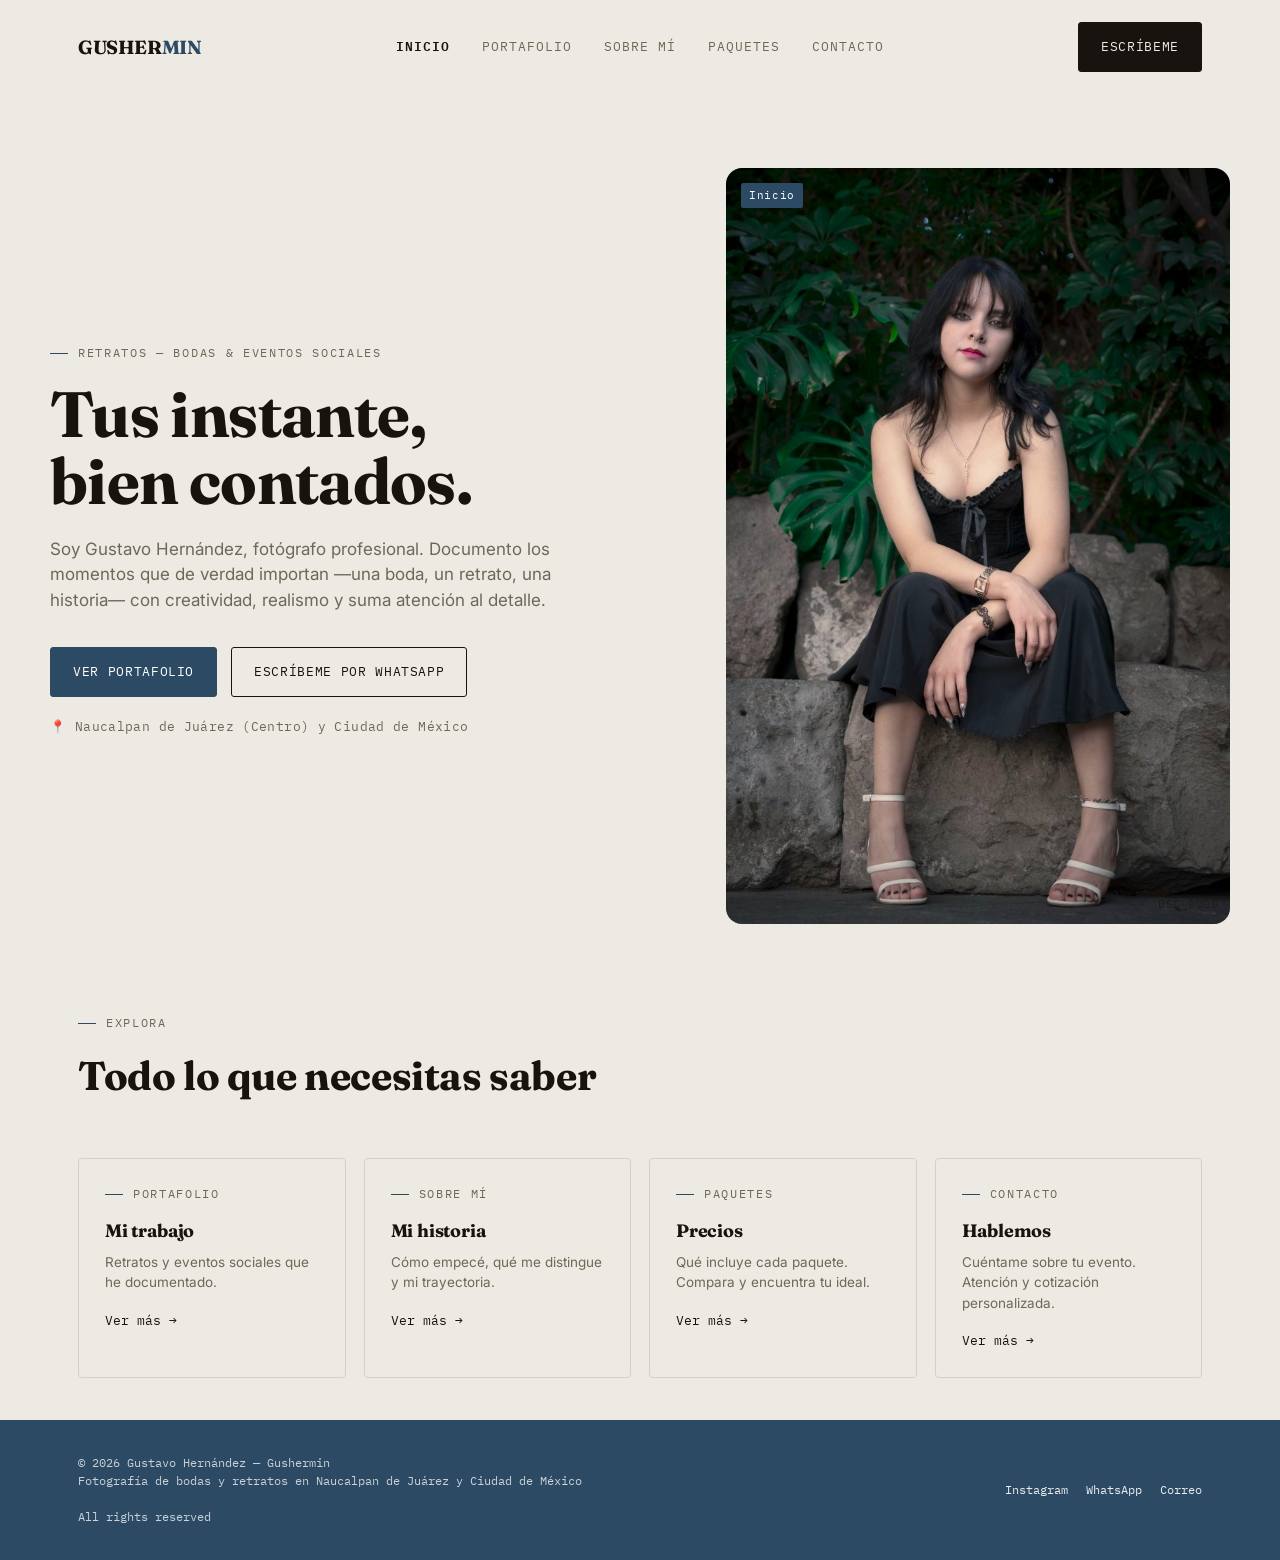
==== index.html @ ba4be748 "Add files via upload" ====
<!DOCTYPE html>
<html lang="es">
<head>
<meta charset="UTF-8">
<meta name="viewport" content="width=device-width, initial-scale=1.0">
<title>Gushermin — Fotógrafo de bodas y retratos en Naucalpan y CDMX</title>
<meta name="description" content="Gustavo Hernández (Gushermin), fotógrafo de retratos, bodas y eventos en Naucalpan de Juárez y Ciudad de México. Documento tus instantes más importantes con creatividad y detalle.">

<link rel="preconnect" href="https://fonts.googleapis.com">
<link rel="preconnect" href="https://fonts.gstatic.com" crossorigin>
<link href="https://fonts.googleapis.com/css2?family=Space+Grotesk:wght@500;600;700&family=Inter:wght@400;500;600&family=IBM+Plex+Mono:wght@500;600&display=swap" rel="stylesheet">
<link href="https://fonts.googleapis.com/css2?family=Fraunces:ital,opsz,wght@0,9..144,100..900;1,9..144,100..900&display=swap" rel="stylesheet">
<link href="https://fonts.googleapis.com/css2?family=Syne:wght@400..800&display=swap" rel="stylesheet">
<link href="https://fonts.googleapis.com/css2?family=DM+Serif+Display:ital@0;1&display=swap" rel="stylesheet">
<link href="https://fonts.googleapis.com/css2?family=Playfair+Display:ital,wght@0,400..900;1,400..900&display=swap" rel="stylesheet">
<link rel="icon" type="image/png" href="favicon.png">
<link rel="stylesheet" href="styles.css">
<link rel="canonical" href="https://gushermin.com/">
<script type="application/ld+json">
{
  "@context": "https://schema.org",
  "@type": "LocalBusiness",
  "name": "Gushermin — Gustavo Hernández Fotografía",
  "image": "https://gushermin.com/images/perfil.jpg",
  "url": "https://gushermin.com",
  "telephone": "+527296819259",
  "priceRange": "$3,000 - $5,500 MXN",
  "areaServed": [
    { "@type": "City", "name": "Naucalpan de Juárez" },
    { "@type": "City", "name": "Ciudad de México" }
  ],
  "sameAs": [
    "https://instagram.com/gushermin"
  ]
}
</script>
</head>
<body>

<header id="site-header">
  <nav class="wrap">
    <a class="logo" href="index.html">GUSHER<span>MIN</span></a>
    <button class="menu-toggle" id="menuToggle" aria-label="Abrir menú">
      <span></span><span></span><span></span>
    </button>
    <div class="nav-links" id="navLinks">
      <a href="index.html">Inicio</a>
      <a href="portafolio.html">Portafolio</a>
      <a href="sobre-mi.html">Sobre mí</a>
      <a href="paquetes.html">Paquetes</a>
      <a href="contacto.html">Contacto</a>
    </div>
    <a class="btn btn-solid nav-cta" href="contacto.html">Escríbeme</a>
  </nav>
</header>

<main>

  <!-- ============ HERO ============ -->
  <section class="hero wrap">
    <div class="reveal in">
      <div class="eyebrow entrar-suave">Retratos — Bodas &amp; Eventos Sociales</div>
      <h1 class="entrar-suave retraso-1">Tus instante,<br>bien contados.</h1>
      <p class="lead entrar-suave retraso-2">Soy Gustavo Hernández, fotógrafo profesional. Documento los momentos que de verdad importan —una boda, un retrato, una historia— con creatividad, realismo y suma atención al detalle.</p>
      <!-- <p class="lead entrar-suave retraso-2">Cubrir fotográficamente un evento resulta ser una responsabilidad de dimensiones ciertamente mayores. El fotógrafo no solo se dedica a plasmar convenientemente su visión de los eventos, sino que también cuenta con una única (y casi fugaz) oportunidad de lograr inmortalizar la dicha de una escena a través del lente, para que así el cliente pueda revivirlo en el mañana, todos los días, a cualquier hora, en cualquier lugar. -->
      <!-- <p class="lead entrar-suave retraso-2">¿Por qué debería contratar mi servicio?</p>
      <ul class="lead" class="entrar-suave retraso-2">
        <li>Aporto una visión fresca, artística y única para sus mejores momentos</li>
        <li>Disciplina, responsabilidad y profesionalismo en la ejecución del trabajo, de inicio a fin</li>
        <li>Experiencia y pericia en el manejo del equipo fotográfico y la luz, la cual es nuestra materia prima </li>
        <li>Gran capacidad creativa para lograr un toque artístico en cada toma</li>
        <li>Calidad y cantidad, a un precio justo para cada paquete disponible</li>
        <li>Compromiso y agilidad en la entrega del material</li>
        <li>Buena actitud y ganas de trabajar</li>
      </ul> -->
      <div class="hero-actions entrar-suave retraso-3">
        <a class="btn btn-accent" href="portafolio.html">Ver portafolio</a>
        <a class="btn btn-ghost" href="https://wa.me/527296819259" target="_blank" rel="noopener">Escríbeme por WhatsApp</a>
      </div>
      <p style="margin-top:20px; font-family:var(--font-mono); font-size:12.5px; color:var(--ink-muted); letter-spacing:.03em;">📍 Naucalpan de Juárez (Centro) y Ciudad de México</p>
    </div>
    <!-- Foto de Portada -->
    <div class="frame hero-frame in entrar-suave retraso-4">
      <img src="images/DSC0.jpg" alt="DSC0">
        <div class="tags-container">
          <span class="frame-tag">Inicio</span>
        </div>
      <span class="frame-stamp">DSC_0000</span>
    </div>
  </section>

  <!-- ============ EXPLORA ============ -->
  <section class="wrap">
    <div class="section-head reveal">
      <div class="eyebrow">Explora</div>
      <h2>Todo lo que necesitas saber</h2>
    </div>
    <div class="explore-grid reveal">
      <a class="explore-card" href="portafolio.html">
        <div class="eyebrow">Portafolio</div>
        <h3>Mi trabajo</h3>
        <p>Retratos y eventos sociales que he documentado.</p>
        <span class="arrow">Ver más →</span>
      </a>
      <a class="explore-card" href="sobre-mi.html">
        <div class="eyebrow">Sobre mí</div>
        <h3>Mi historia</h3>
        <p>Cómo empecé, qué me distingue y mi trayectoria.</p>
        <span class="arrow">Ver más →</span>
      </a>
      <a class="explore-card" href="paquetes.html">
        <div class="eyebrow">Paquetes</div>
        <h3>Precios</h3>
        <p>Qué incluye cada paquete. Compara y encuentra tu ideal.</p>
        <span class="arrow">Ver más →</span>
      </a>
      <a class="explore-card" href="contacto.html">
        <div class="eyebrow">Contacto</div>
        <h3>Hablemos</h3>
        <p>Cuéntame sobre tu evento. Atención y cotización personalizada.</p>
        <span class="arrow">Ver más →</span>
      </a>
      <br>
    </div>
  </section>

</main>

<footer>
  <div class="wrap">
    <p>© 2026 Gustavo Hernández — Gushermin<br>Fotografía de bodas y retratos en Naucalpan de Juárez y Ciudad de México<br><br>All rights reserved</p>
    <div class="socials">
      <a href="https://instagram.com/gushermin" target="_blank" rel="noopener">Instagram</a>
      <a href="https://wa.me/527296819259" target="_blank" rel="noopener">WhatsApp</a>
      <a href="mailto:gus.hermi0102@gmail.com">Correo</a>
    </div>
  </div>
</footer>

<script src="script.js"></script>
</body>
</html>
---- styles.css ----
/* ============ TOKENS ============. */
:root{
  --paper: #EDEAE3;
  --paper-soft: #F4F1EA;
  --ink: #17140F;
  --ink-muted: #6E6858;
  --line: #D6D0C2;
  --accent: #2C4A63;
  --accent-ink: #ffffff;
  --dark: #141C24;
  --dark-text: #E9EDF0;
  --dark-muted: #8B98A3;

  --font-display: 'Fraunces', serif;
  --font-body: 'Inter', sans-serif;
  --font-mono: 'IBM Plex Mono', monospace;

  --maxw: 1180px;
}

*{ box-sizing: border-box; }
html{ scroll-behavior: smooth; }

body{
  margin:0;
  background: var(--paper);
  color: var(--ink);
  font-family: var(--font-body);
  line-height: 1.5;
  -webkit-font-smoothing: antialiased;
}

a{ color: inherit; text-decoration: none; }
img{ max-width: 100%; display:block; }
.wrap{ max-width: var(--maxw); margin: 0 auto; padding: 0 28px; }

.eyebrow{
  font-family: var(--font-mono);
  text-transform: uppercase;
  letter-spacing: .14em;
  font-size: 12px;
  color: var(--ink-muted);
  display:flex;
  align-items:center;
  gap:10px;
}
.eyebrow::before{
  content:'';
  width: 18px; height: 1px;
  background: var(--accent);
  display:inline-block;
}

h1,h2,h3{
  font-family: var(--font-display);
  margin: 0;
  letter-spacing: -0.01em;
}

.btn{
  font-family: var(--font-mono);
  font-size: 13px;
  letter-spacing: .05em;
  text-transform: uppercase;
  padding: 14px 22px;
  border-radius: 3px;
  display:inline-flex;
  align-items:center;
  gap:8px;
  border: 1px solid var(--ink);
  transition: transform .2s ease, background .2s ease, color .2s ease;
}
.btn:hover{ transform: translateY(-2px); }
.btn-solid{ background: var(--ink); color: var(--paper); }
.btn-solid:hover{ background: var(--accent); border-color: var(--accent); color:#fff; }
.btn-ghost{ background: transparent; color: var(--ink); }
.btn-ghost:hover{ background: var(--ink); color: var(--paper); }
.btn-accent{ background: var(--accent); border-color: var(--accent); color:#fff; }
.btn-accent:hover{ filter: brightness(1.1); }

/* ============ NAV ============ */
header{
  position: fixed; top:0; left:0; right:0; z-index: 100;
  padding: 22px 0;
  transition: background .3s ease, padding .3s ease, border-color .3s ease;
  border-bottom: 1px solid transparent;
}
header.scrolled{
  background: rgba(237,234,227,.9);
  backdrop-filter: blur(6px);
  padding: 14px 0;
  border-color: var(--line);
}
nav.wrap{ display:flex; align-items:center; justify-content:space-between; }
.logo{ font-family: var(--font-display); font-weight:700; font-size: 19px; letter-spacing: -0.02em; }
.logo span{ color: var(--accent); }
/* Cuando el header flota sobre una sección de fondo oscuro (ej. el fondo de la sección "Contacto"),
   se aclara el logo y el menú desplegable para que no se pierda antes de hacer scroll. */
header.on-dark:not(.scrolled) .logo,
header.on-dark:not(.scrolled) .logo span{
  color: var(--dark-text);
}
header.on-dark:not(.scrolled) .menu-toggle span{
  background: var(--dark-text);
}
header.on-dark:not(.scrolled) .nav-links a.active{
  color: var(--dark-text);
}
.nav-links{ display:flex; gap: 32px; align-items:center; }
.nav-links a{
  font-family: var(--font-mono); font-size: 12.5px; text-transform: uppercase;
  letter-spacing: .08em; color: var(--ink-muted);
  transition: color .2s ease;
}
.nav-links a:hover{ color: var(--ink); }
.nav-links a.active{ color: var(--ink); font-weight: 600; }
.nav-cta{ display:none; }
.menu-toggle{ display:none; background:none; border:none; cursor:pointer; padding: 4px; }
.menu-toggle span{ display:block; width:22px; height:2px; background:var(--ink); margin:5px 0; }

@media (min-width: 720px){
  .nav-cta{ display:inline-flex; }
}
@media (max-width: 860px){
  .nav-links{
    position: fixed; top: 0; right:0; height:100vh; width: min(78vw, 320px);
    background: var(--dark); color: var(--dark-text);
    flex-direction: column; justify-content:center; align-items:flex-start;
    gap: 26px; padding: 40px;
    transform: translateX(100%);
    transition: transform .35s ease;
  }
  .nav-links.open{ transform: translateX(0); }
  .nav-links a{ color: var(--dark-muted); font-size:14px; }
  .nav-links a:hover{ color: var(--dark-text); }
  .nav-links a.active{ color: var(--dark-text); }
  .menu-toggle{ display:block; z-index: 101; }
}

/* ============ FRAME PLACEHOLDER ============
   Los frames en donde irán colocadas las fotografías */
.frame{
  position: relative;
  border-radius: 16px;
  overflow: hidden;
  background:
    radial-gradient(rgba(23,20,15,.08) 1px, transparent 1.4px) 0 0/14px 14px,
    linear-gradient(160deg, #d8d2c4, #bfb8a6);
  display:flex; align-items:flex-end;
  opacity: 0;
  transform: scale(1.06);
  transition: opacity .7s ease, transform 1s cubic-bezier(.16,1,.3,1);
}
.frame.in{ opacity: 1; transform: scale(1); }
.frame img{
  position: absolute; inset: 0;
  width: 100%; height: 100%;
  object-fit: cover;
}
.frame::after{
  content: attr(data-caption);
  font-family: var(--font-mono);
  font-size: 11px;
  letter-spacing:.04em;
  color: rgba(23,20,15,.55);
  padding: 14px;
}
.frame-tag{
  position:absolute; top:12px; left:12px;
  font-family: var(--font-mono); font-size: 11px; letter-spacing:.06em;
  background: var(--accent); color:#fff; padding: 4px 8px; border-radius: 2px;
}
.frame-stamp{
  position:absolute; bottom:12px; right:12px;
  font-family: var(--font-mono); font-size: 11px; letter-spacing:.04em;
  color: rgba(23,20,15,.55);
}

/* ============ HERO ============ */
.hero{
  padding: 168px 0 90px;
  display:grid; grid-template-columns: 1.1fr .9fr; gap: 60px; align-items:center;
}
.hero h1{
  font-size: clamp(38px, 5vw, 64px);
  line-height: 1.05;
  margin: 18px 0 22px;
}
.hero p.lead{
  font-size: 17px; color: var(--ink-muted); max-width: 46ch; margin-bottom: 34px;
}
.hero-actions{ display:flex; gap:14px; flex-wrap:wrap; }
.hero-frame{ aspect-ratio: 2/3; }

@media (max-width: 900px){
  .hero{ 
    .hero{ grid-template-columns: 1fr; padding-top: 130px; }
    .hero-frame{ order:-1; aspect-ratio: 2/3; } /* Agregamos el formato cuadrado */
  }
}

/* ============ HERO RESPONSIVO (MÓVIL) ============ 
Media query que se activa en pantallas de menos de 768px (móviles y tablets pequeñas) */
@media screen and (max-width: 768px) {
  
  /* Configuración de la sección principal */
  .hero {
    display: flex !important;
    flex-direction: column;
    align-items: center;
    text-align: center;
    padding-top: 60px; /* Para dar un poco de aire contra el menú superior */
  }
  .hero .reveal {
    display: contents;
  }
  /* Primero: La etiqueta pequeña */
  .hero .eyebrow { 
    order: 1; 
    justify-content: center; 
  }
  /* Segundo: El título principal */
  .hero h1 { 
    order: 2; 
    margin-bottom: 24px; /* Espacio antes de la foto */
  }
  /* Tercero: LA FOTO */
  .hero .hero-frame { 
    order: 3; 
    width: 100%; 
    max-width: 380px; 
    margin: 0 auto 24px auto; /* Centrada y con espacio abajo */
  }
  /* Cuarto: El párrafo */
  .hero p.lead { 
    order: 4; 
    margin-left: auto;
    margin-right: auto;
    padding-left: 20px;
    padding-right: 20px;
  }
  /* Quinto: Los botones */
  .hero .hero-actions { 
    order: 5; 
    justify-content: center;
    margin-top: 10px;
  }
  /* Sexto: Texto de la ubicación */
  .hero .reveal > p:last-child { 
    order: 6; 
  }
  /* Ocultar etiquetas en celular */
  .tags-container,
  .frame-tag {
    display: none !important;
  }
}

/* ============ EXPLORA (home) ============ */
.explore-grid{ display:grid; grid-template-columns: repeat(4, 1fr); gap: 18px; }
.explore-card{
  border: 1px solid var(--line); border-radius: 4px; padding: 26px;
  transition: border-color .2s ease, transform .2s ease, background .2s ease;
  display:block;
}
.explore-card:hover{ border-color: var(--accent); transform: translateY(-3px); background: var(--paper-soft); }
.explore-card .eyebrow{ margin-bottom: 14px; }
.explore-card h3{ font-size: 18px; margin-bottom: 8px; }
.explore-card p{ color: var(--ink-muted); font-size: 13.5px; margin: 0 0 14px; }
.explore-card .arrow{ font-family: var(--font-mono); font-size: 13px; transition: transform .2s ease; display:inline-block; }
.explore-card:hover .arrow{ transform: translateX(4px); }
@media (max-width: 900px){ .explore-grid{ grid-template-columns: 1fr 1fr; } }
@media (max-width: 560px){ .explore-grid{ grid-template-columns: 1fr; } }

section{ padding: 100px 0; }
.section-head{ max-width: 640px; margin-bottom: 52px; }
.section-head h2{ font-size: clamp(28px, 3.4vw, 40px); margin-top:14px; }

/* ============ PORTFOLIO ============ */
.filters{ display:flex; gap: 10px; margin: 30px 0 44px; flex-wrap:wrap; }
.filter-btn{
  font-family: var(--font-mono); font-size: 12px; text-transform:uppercase; letter-spacing:.06em;
  padding: 9px 16px; border-radius: 999px; border: 1px solid var(--line);
  background: transparent; color: var(--ink-muted); cursor:pointer;
  transition: all .2s ease;
}
.filter-btn.active, .filter-btn:hover{ border-color: var(--ink); color: var(--ink); background: var(--paper-soft); }

.grid{
  column-count: 3; column-gap: 22px;
}
.card { 
  break-inside: avoid; 
  page-break-inside: avoid; /* Ayuda a navegadores más antiguos */
  display: inline-block;   
  width: 100%;              /* Asegura que llenen las columna */
  margin-bottom: 22px; 
  opacity: 1; 
  transition: opacity .25s ease, transform .25s ease; 
}

/* Proporciones reutilizables para mezclar orientaciones de foto */
.ar-3-4{ aspect-ratio: 3/4; }   /* vertical */
.ar-4-5{ aspect-ratio: 4/5; }   /* vertical */
.ar-1-1{ aspect-ratio: 1/1; }   /* cuadrada */
.ar-3-2{ aspect-ratio: 3/2; }   /* horizontal */
.ar-16-9{ aspect-ratio: 16/9; } /* horizontal panorámica */

.card-meta{ display:flex; justify-content:space-between; font-family: var(--font-mono); font-size:11.5px; color: var(--ink-muted); text-transform:uppercase; letter-spacing:.04em; }
.card{ opacity:1; transition: opacity .25s ease, transform .25s ease; }
.card.hidden{ display:none; }

@media (max-width: 900px){ .grid{ column-count: 2; } }
@media (max-width: 560px){ .grid{ column-count: 2; } }

/* ============ SOBRE MI ============ */
.about{ background: var(--paper-soft); }
.about-grid{ display:grid; grid-template-columns: .8fr 1.2fr; gap: 60px; align-items:start; }
.about-frame{ aspect-ratio: 3/4; position: sticky; top: 110px; }
.about-copy p{ color: var(--ink-muted); font-size: 16px; margin: 0 0 18px; max-width: 62ch; }
.timeline{ margin-top: 34px; border-top: 1px solid var(--line); }
.timeline li{
  list-style:none; padding: 20px 0; border-bottom: 1px solid var(--line);
  display:grid; grid-template-columns: 90px 1fr; gap: 18px;
}
.timeline .t-tag{ font-family: var(--font-mono); font-size:12px; color: var(--accent); }
.timeline .t-title{ font-family: var(--font-display); font-weight:600; margin-bottom:4px; }
.timeline .t-desc{ color: var(--ink-muted); font-size: 14.5px; }

@media (max-width: 860px){
  .about-grid{ grid-template-columns: 1fr; }
  .about-frame{ 
    position:static; 
    max-height: 50vh; /* Para ajustar el tamaño */
    width: 100%;
  } 
}

/* ============ SERVICIOS ============ */
.services-grid{ display:grid; grid-template-columns: 1fr 1fr; gap: 24px; }
.service-card{
  border: 1px solid var(--line); border-radius: 4px; padding: 34px;
  transition: border-color .2s ease, transform .2s ease;
}
.service-card:hover{ border-color: var(--ink); transform: translateY(-3px); }
.service-card .eyebrow{ margin-bottom: 16px; }
.service-card h3{ font-size: 22px; margin-bottom: 12px; }
.service-card p{ color: var(--ink-muted); font-size: 15px; margin:0; }
@media (max-width: 720px){ .services-grid{ grid-template-columns:1fr; } }

/* ============ PAQUETES ============ */
.pkg-subhead{ display:flex; align-items:baseline; justify-content:space-between; gap:20px; margin: 56px 0 22px; }
.pkg-subhead:first-of-type{ margin-top:0; }
.pkg-subhead h3{ font-family: var(--font-mono); text-transform:uppercase; font-size:13px; letter-spacing:.1em; color: var(--ink-muted); }
.pkg-subhead .pkg-note{ font-size: 13px; color: var(--ink-muted); }

.pricing-grid{ display:grid; grid-template-columns: repeat(3, 1fr); gap: 22px; align-items:stretch; }
.pricing-grid--2{ grid-template-columns: repeat(2, 1fr); max-width: 760px; margin: 0 auto; }
.price-card{
  border: 1px solid var(--line); border-radius: 4px; padding: 30px;
  display:flex; flex-direction:column; background: var(--paper-soft);
  transition: border-color .2s ease, transform .2s ease;
}
.price-card:hover{ border-color: var(--accent); transform: translateY(-3px); }
.price-card.featured{ border-color: var(--accent); border-width:2px; position:relative; background:#fff; }
.price-card.featured::before{
  content:'Más elegido';
  position:absolute; top:-13px; left:26px;
  background: var(--accent); color:#fff;
  font-family: var(--font-mono); font-size:10.5px; letter-spacing:.06em; text-transform:uppercase;
  padding: 4px 10px; border-radius: 999px;
}
.price-card .pkg-name{ font-family: var(--font-mono); font-size:12px; text-transform:uppercase; letter-spacing:.08em; color: var(--ink-muted); }
.price-card h4{ font-family: var(--font-display); font-size: 24px; margin: 6px 0 2px; }
.price-card .price{ font-family: var(--font-display); font-weight:700; font-size: 30px; color: var(--accent); margin: 6px 0 20px; }
.price-card .price sup{ font-size:14px; font-weight:500; color: var(--ink-muted); margin-left:4px; }
.price-list{ list-style:none; margin:0 0 auto; padding:0; flex:1; }
.price-list li{
  font-size: 14px; color: var(--ink-muted); padding: 9px 0 9px 22px;
  border-top: 1px solid var(--line); position:relative;
}
.price-list li:first-child{ border-top:none; }
.price-list li::before{
  content:'—'; position:absolute; left:0; color: var(--accent);
}

.pkg-notes{
  margin-top: 26px; border: 1px dashed var(--line); border-radius: 4px; padding: 20px 24px;
  background: var(--paper-soft);
}
.pkg-notes p{ font-size: 13.5px; color: var(--ink-muted); margin: 0 0 8px; }
.pkg-notes p:last-child{ margin-bottom:0; }
.pkg-notes strong{ color: var(--ink); }

.pkg-contact-note{
  margin-top: 44px; text-align:center; padding: 26px; border-radius: 4px;
  background: var(--dark); color: var(--dark-text);
}
.pkg-contact-note p{ margin:0 0 14px; color: var(--dark-muted); font-size:15px; }

/* ============ SERVICIOS ADICIONALES (cotización personalizada) ============ */
.extra-card{
  border: 1px solid var(--line); border-radius: 4px; padding: 34px;
  background: var(--paper-soft);
  text-align:center;
}
.extra-card h4{ font-family: var(--font-display); font-size: 22px; margin: 8px 0 10px; }
.extra-card p{ color: var(--ink-muted); font-size: 14.5px; max-width: 62ch; margin: 0 auto 22px; }
.extra-tags{ display:flex; flex-wrap:wrap; justify-content:center; gap: 10px; margin-bottom: 26px; }
.extra-tags span{
  font-family: var(--font-mono); font-size: 12.5px; letter-spacing:.03em;
  border: 1px solid var(--line); border-radius: 999px; padding: 8px 14px;
  color: var(--ink); background: #fff;
}

@media (max-width: 900px){ .pricing-grid{ grid-template-columns: 1fr 1fr; } }
@media (max-width: 640px){ .pricing-grid{ grid-template-columns: 1fr; } .pkg-subhead{ flex-direction:column; align-items:flex-start; gap:6px; } }

/* ============ CONTACTO ============ */
.contact{ background: var(--dark); color: var(--dark-text); }
.contact .eyebrow{ color: var(--dark-muted); }
.contact .eyebrow::before{ background: var(--accent); }
.contact h2{ color: #fff; }
.contact p.lead{ color: var(--dark-muted); max-width: 50ch; margin: 18px 0 44px; font-size: 16.5px; }
.contact-grid{ display:grid; grid-template-columns: repeat(3, 1fr); gap: 18px; }
.contact-avatar{
  width: clamp(180px, 30vw, 320px); 
  height: clamp(180px, 30vw, 320px);
  border: 2px solid #ccc;
  border-radius: 50%;
  margin: 0 auto 40px;
  object-fit: cover;
}
.contact-avatar::after{ display:none; }
.contact-card .icon{
  width: 60px; height: 60px;
  color: var(--dark-text);
  margin-bottom: 16px;
  display: block;
}
.contact-card{
  border: 1px solid rgba(236,231,220,.18); border-radius: 4px; padding: 26px;
  transition: border-color .2s ease, background .2s ease;
}
.contact-card:hover{ border-color: var(--accent); background: rgba(44,74,99,.18); }
.contact-card .eyebrow{ margin-bottom: 14px; }
.contact-card .value{ font-family: var(--font-display); font-weight:600; font-size:18px; }
@media (max-width: 760px){ .contact-grid{ grid-template-columns:1fr; } }

footer{ padding: 34px 0; background: var(--accent); }
footer .wrap{ display:flex; justify-content:space-between; align-items:center; flex-wrap:wrap; gap:12px; }
footer p{ font-family: var(--font-mono); font-size: 12px; color: rgba(255,255,255,.75); margin:0; }
footer .socials{ display:flex; gap:18px; }
footer .socials a{ font-family: var(--font-mono); font-size:12px; color: rgba(255,255,255,.9); }
footer .socials a:hover{ color: #fff; }

/* ============ SCROLL REVEAL ============ */
.reveal{ opacity:0; transform: translateY(18px); transition: opacity .6s ease, transform .6s ease; }
.reveal.in{ opacity:1; transform: translateY(0); }

/* ============ LIGHTBOX ============ */
.lightbox {
  display: none; /* Oculto por defecto */
  position: fixed;
  z-index: 9999; /* Asegura que esté por encima de todo */
  left: 0; top: 0; width: 100%; height: 100%;
  background-color: rgba(20, 28, 36, 0.95); /* Usa un tono oscuro similar a tu tema */
  align-items: center; justify-content: center;
}

.lightbox.activo {
  display: flex; 
}

.lightbox-contenido {
  max-width: 90vw;
  max-height: 90vh;
  object-fit: contain; /* Muestra la foto completa sin recortarla */
  border-radius: 4px;
}

.lightbox-cerrar {
  position: absolute;
  top: 20px; right: 30px;
  color: var(--paper);
  font-size: 40px;
  cursor: pointer;
  transition: color 0.2s ease;
}

.lightbox-cerrar:hover { color: var(--accent); }

.lightbox-btn {
  position: absolute;
  top: 50%;
  transform: translateY(-50%);
  background: rgba(0, 0, 0, 0.5);
  color: white;
  border: none;
  font-size: 30px;
  padding: 15px 20px;
  cursor: pointer;
  border-radius: 4px;
  transition: background 0.2s ease;
}

.lightbox-btn:hover { background: var(--accent); }
.lightbox-prev { left: 20px; }
.lightbox-next { right: 20px; }

/* Para que el cursor muestre que las fotos del portafolio se pueden clickear */
.frame img { cursor: pointer; }

/* ============ ANIMACIÓN DE FILTROS ============ */
@keyframes aparecerSuave {
  0% { 
    opacity: 0; 
    transform: scale(0.98) translateY(15px); 
  }
  100% { 
    opacity: 1; 
    transform: scale(1) translateY(0); 
  }
}
.card.animar {
  animation: aparecerSuave 0.8s ease-out forwards !important;
}

/* ============ ANIMACIONES DE ENTRADA (PAGE LOAD) ============ */
/* Definimos el movimiento: empieza abajo y transparente, termina en su lugar original */
@keyframes entradaSuave {
  0% { 
    opacity: 0; 
    transform: translateY(30px); 
  }
  100% { 
    opacity: 1; 
    transform: translateY(0); 
  }
}
/* Clase principal que le pondremos a los elementos */
.entrar-suave {
  opacity: 0; /* Comienza invisible */
  /* La animación dura 0.8s, usa ease-out para frenar al final */
  animation: entradaSuave 0.8s ease-out both;
}
/* Clases de retraso para el efecto cascada */
.retraso-1 { animation-delay: 0.2s; }
.retraso-2 { animation-delay: 0.4s; }
.retraso-3 { animation-delay: 0.6s; }
.retraso-4 { animation-delay: 0.8s; }

/* ============ CONTENEDOR DE ETIQUETAS ============ */
.tags-container {
  position: absolute; /* Hace que el grupo flote sobre la foto */
  top: 15px;          /* Ajusta estos valores según el margen */
  left: 15px;
  display: flex;      /* Activa Flexbox */
  gap: 8px;           /* Espacio de separación entre etiquetas */
  flex-wrap: wrap;    /* Si pones muchas etiquetas, las pasa a la siguiente línea */
  z-index: 10;        /* Asegura que siempre estén por encima de la imagen */
}
/* Ajuste preventivo para tus etiquetas individuales */
.tags-container .frame-tag {
  position: relative; /* Anula cualquier posición absoluta previa */
  top: auto;
  left: auto;
  margin: 0;          /* Limpia márgenes */
}
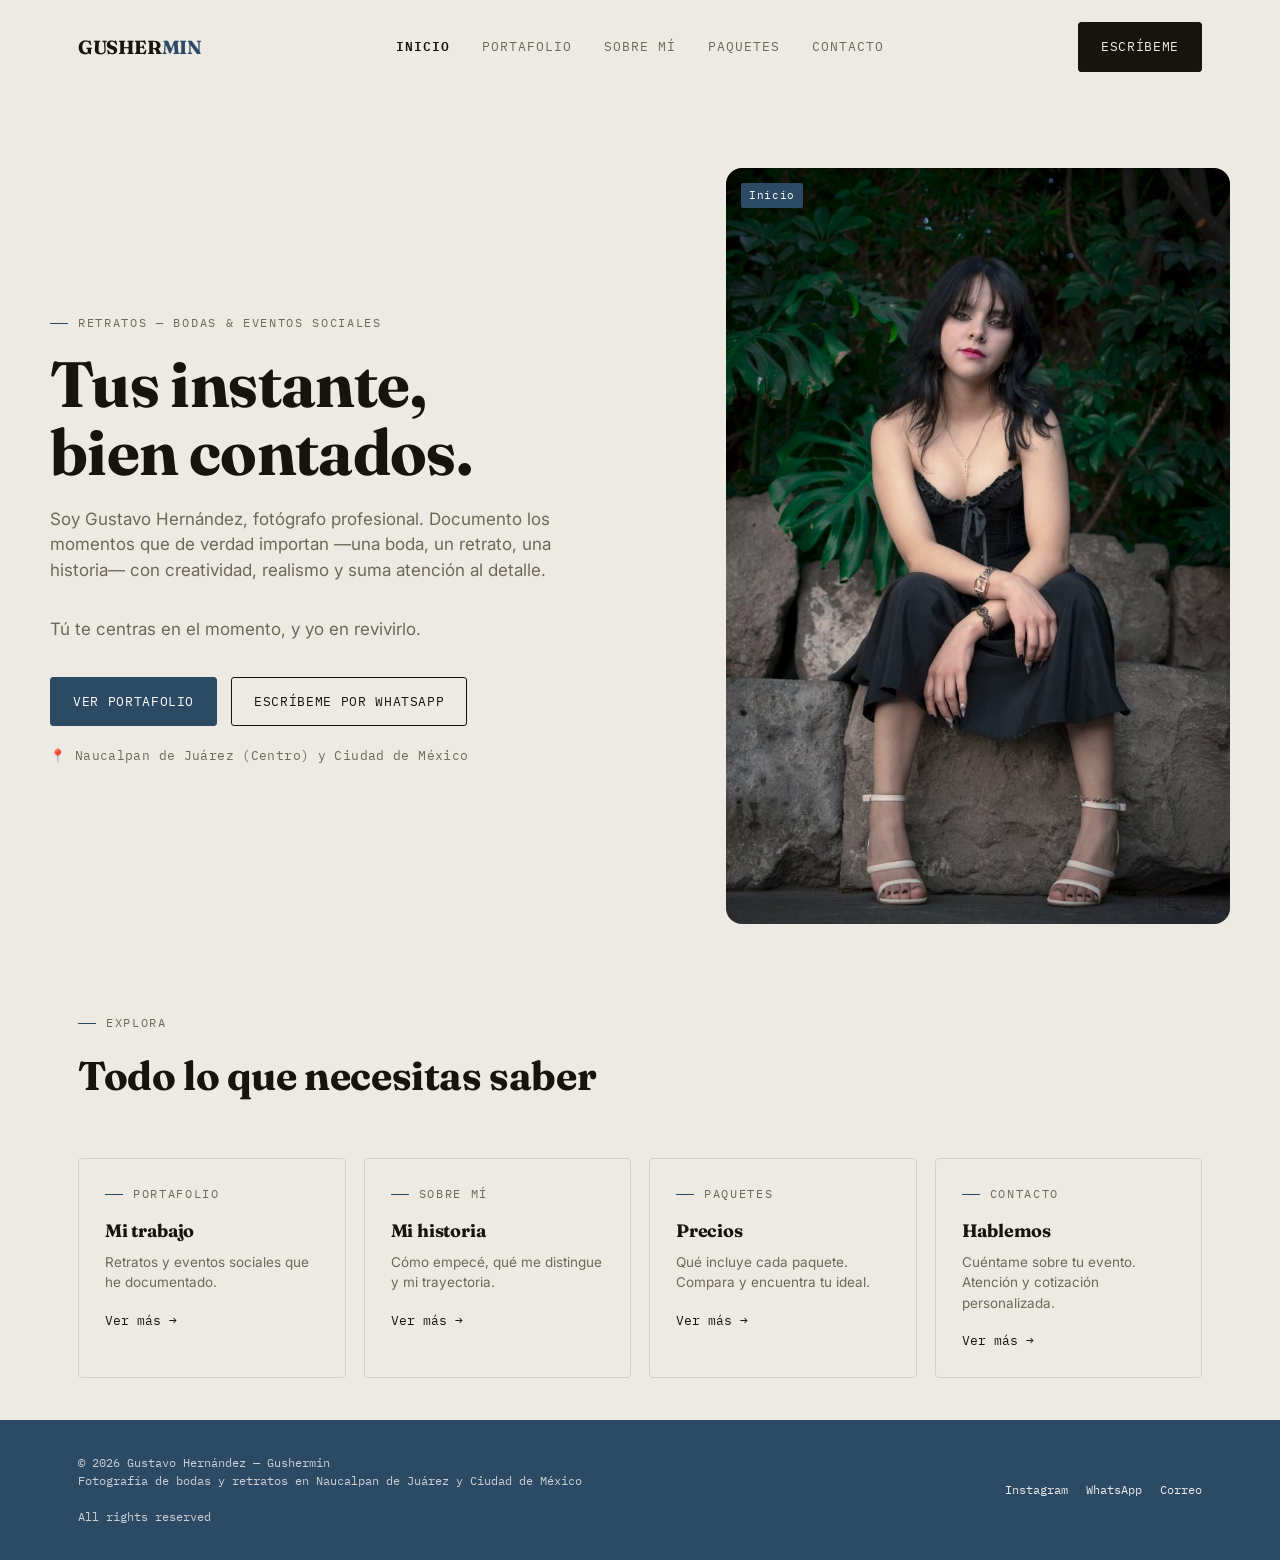
==== commit c6065c81: "Add lead paragraph to index.html" ====
--- a/index.html
+++ b/index.html
@@ -34,6 +34,10 @@
   ]
 }
 </script>
+<!-- ============ FAVICON ============ -->
+<link rel="icon" type="image/png" href="favicon.png" sizes="32x32">
+<!-- Ícono para dispositivos Apple -->
+<link rel="apple-touch-icon" href="favicon.png">
 </head>
 <body>
 
@@ -73,6 +77,7 @@
         <li>Compromiso y agilidad en la entrega del material</li>
         <li>Buena actitud y ganas de trabajar</li>
       </ul> -->
+      <p class="lead entrar-suave retraso-2">Tú te centras en el momento, y yo en revivirlo.</p>
       <div class="hero-actions entrar-suave retraso-3">
         <a class="btn btn-accent" href="portafolio.html">Ver portafolio</a>
         <a class="btn btn-ghost" href="https://wa.me/527296819259" target="_blank" rel="noopener">Escríbeme por WhatsApp</a>
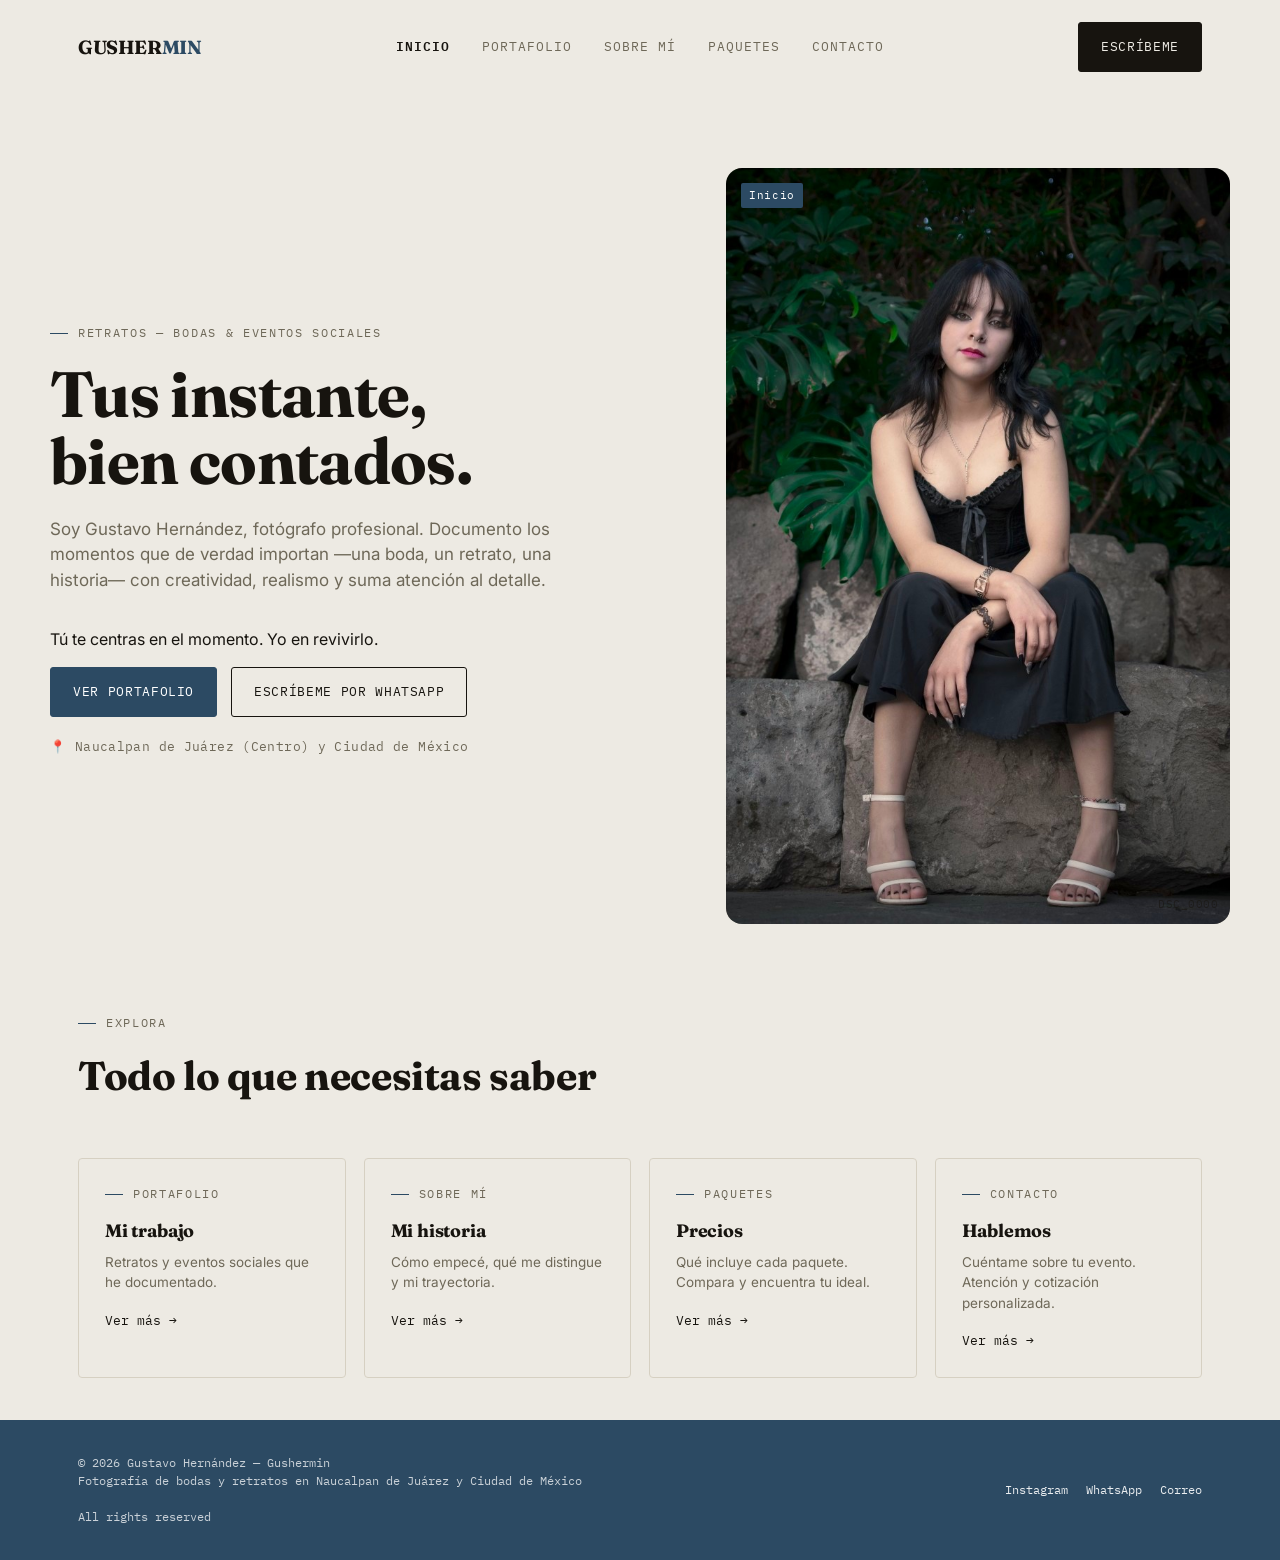
==== commit 65363096: "Revise lead paragraph text for clarity Updated the lead paragraph for improved clarity." ====
--- a/index.html
+++ b/index.html
@@ -77,7 +77,7 @@
         <li>Compromiso y agilidad en la entrega del material</li>
         <li>Buena actitud y ganas de trabajar</li>
       </ul> -->
-      <p class="lead entrar-suave retraso-2">Tú te centras en el momento, y yo en revivirlo.</p>
+      <p class="entrar-suave retraso-2">Tú te centras en el momento. Yo en revivirlo.</p>
       <div class="hero-actions entrar-suave retraso-3">
         <a class="btn btn-accent" href="portafolio.html">Ver portafolio</a>
         <a class="btn btn-ghost" href="https://wa.me/527296819259" target="_blank" rel="noopener">Escríbeme por WhatsApp</a>
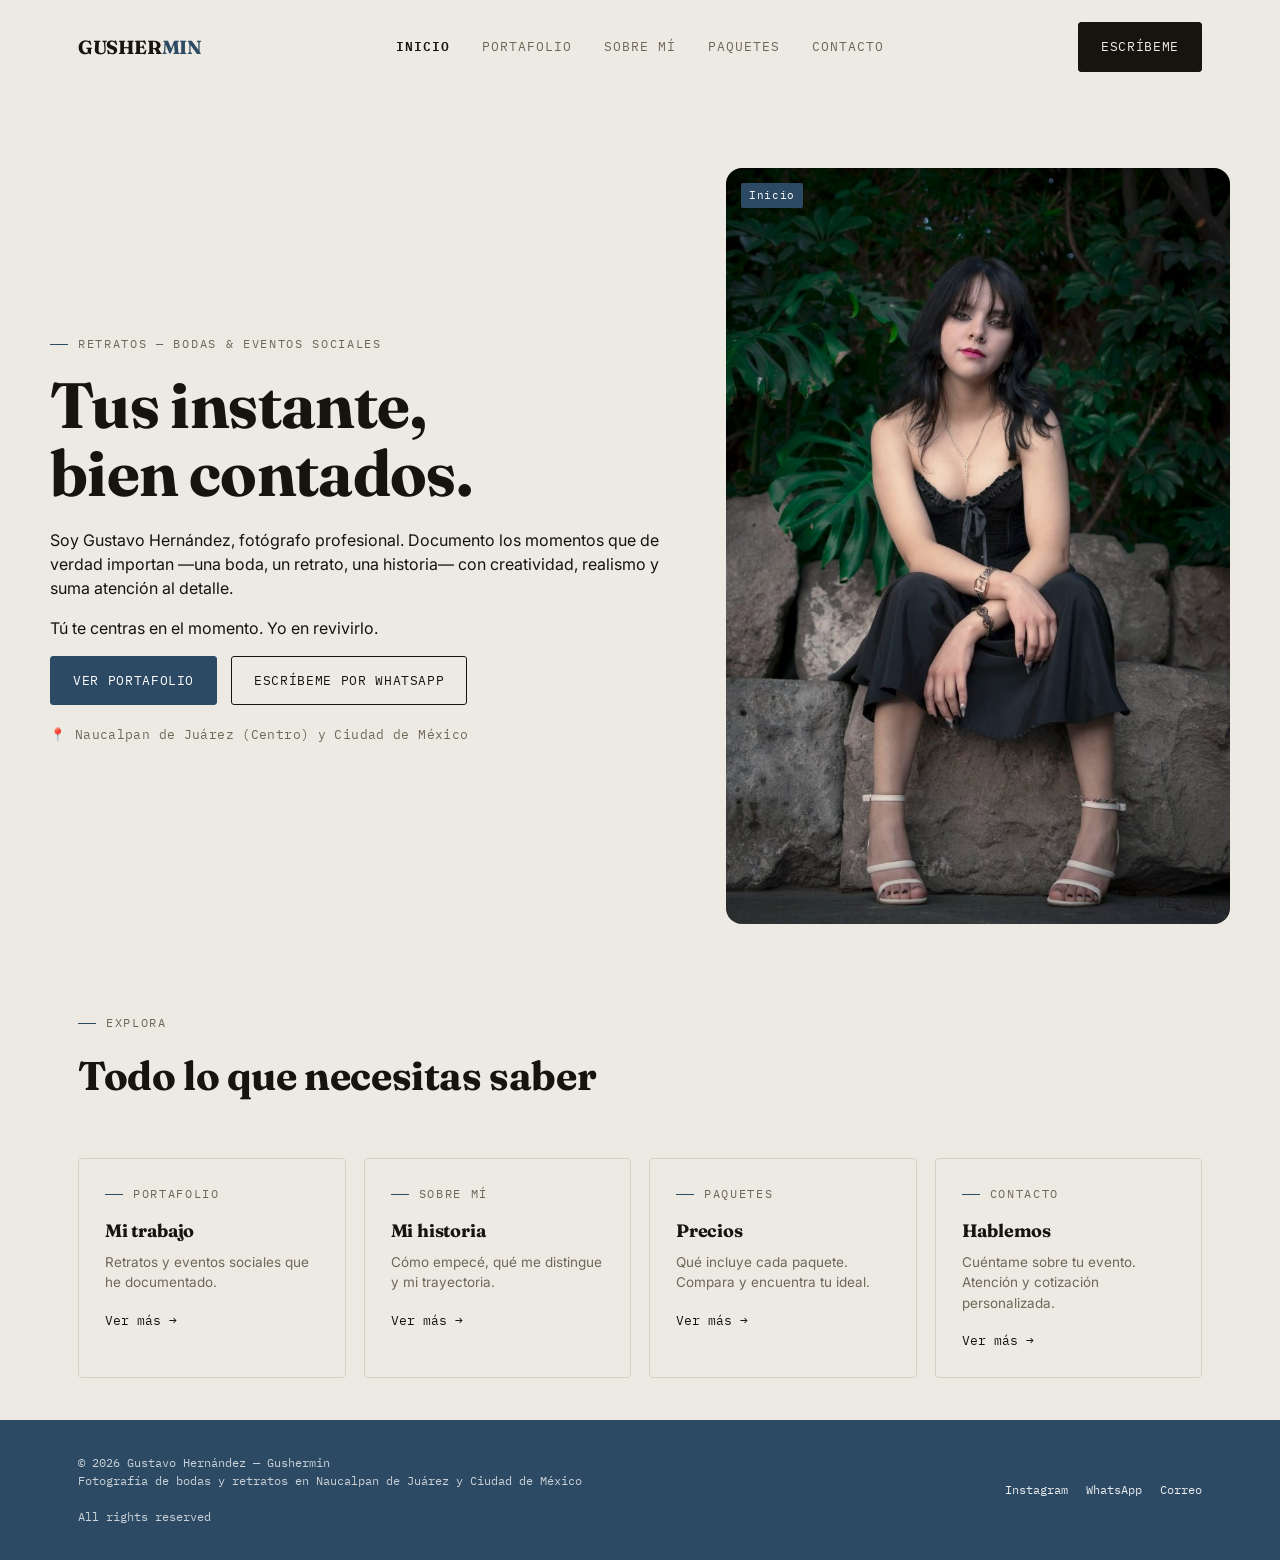
==== commit 4a262551: "Refactor lead section in index.html Updated the lead section to enhance presentation and clarity." ====
--- a/index.html
+++ b/index.html
@@ -65,19 +65,21 @@
     <div class="reveal in">
       <div class="eyebrow entrar-suave">Retratos — Bodas &amp; Eventos Sociales</div>
       <h1 class="entrar-suave retraso-1">Tus instante,<br>bien contados.</h1>
-      <p class="lead entrar-suave retraso-2">Soy Gustavo Hernández, fotógrafo profesional. Documento los momentos que de verdad importan —una boda, un retrato, una historia— con creatividad, realismo y suma atención al detalle.</p>
-      <!-- <p class="lead entrar-suave retraso-2">Cubrir fotográficamente un evento resulta ser una responsabilidad de dimensiones ciertamente mayores. El fotógrafo no solo se dedica a plasmar convenientemente su visión de los eventos, sino que también cuenta con una única (y casi fugaz) oportunidad de lograr inmortalizar la dicha de una escena a través del lente, para que así el cliente pueda revivirlo en el mañana, todos los días, a cualquier hora, en cualquier lugar. -->
-      <!-- <p class="lead entrar-suave retraso-2">¿Por qué debería contratar mi servicio?</p>
-      <ul class="lead" class="entrar-suave retraso-2">
-        <li>Aporto una visión fresca, artística y única para sus mejores momentos</li>
-        <li>Disciplina, responsabilidad y profesionalismo en la ejecución del trabajo, de inicio a fin</li>
-        <li>Experiencia y pericia en el manejo del equipo fotográfico y la luz, la cual es nuestra materia prima </li>
-        <li>Gran capacidad creativa para lograr un toque artístico en cada toma</li>
-        <li>Calidad y cantidad, a un precio justo para cada paquete disponible</li>
-        <li>Compromiso y agilidad en la entrega del material</li>
-        <li>Buena actitud y ganas de trabajar</li>
-      </ul> -->
-      <p class="entrar-suave retraso-2">Tú te centras en el momento. Yo en revivirlo.</p>
+      <div class="lead entrar-suave retraso-2">
+        <p>Soy Gustavo Hernández, fotógrafo profesional. Documento los momentos que de verdad importan —una boda, un retrato, una historia— con creatividad, realismo y suma atención al detalle.</p>
+        <!-- <p class="lead entrar-suave retraso-2">Cubrir fotográficamente un evento resulta ser una responsabilidad de dimensiones ciertamente mayores. El fotógrafo no solo se dedica a plasmar convenientemente su visión de los eventos, sino que también cuenta con una única (y casi fugaz) oportunidad de lograr inmortalizar la dicha de una escena a través del lente, para que así el cliente pueda revivirlo en el mañana, todos los días, a cualquier hora, en cualquier lugar. -->
+        <!-- <p class="lead entrar-suave retraso-2">¿Por qué debería contratar mi servicio?</p>
+        <ul class="lead" class="entrar-suave retraso-2">
+          <li>Aporto una visión fresca, artística y única para sus mejores momentos</li>
+          <li>Disciplina, responsabilidad y profesionalismo en la ejecución del trabajo, de inicio a fin</li>
+          <li>Experiencia y pericia en el manejo del equipo fotográfico y la luz, la cual es nuestra materia prima </li>
+          <li>Gran capacidad creativa para lograr un toque artístico en cada toma</li>
+          <li>Calidad y cantidad, a un precio justo para cada paquete disponible</li>
+          <li>Compromiso y agilidad en la entrega del material</li>
+          <li>Buena actitud y ganas de trabajar</li>
+        </ul> -->
+        <p>Tú te centras en el momento. Yo en revivirlo.</p>
+      </div>  
       <div class="hero-actions entrar-suave retraso-3">
         <a class="btn btn-accent" href="portafolio.html">Ver portafolio</a>
         <a class="btn btn-ghost" href="https://wa.me/527296819259" target="_blank" rel="noopener">Escríbeme por WhatsApp</a>
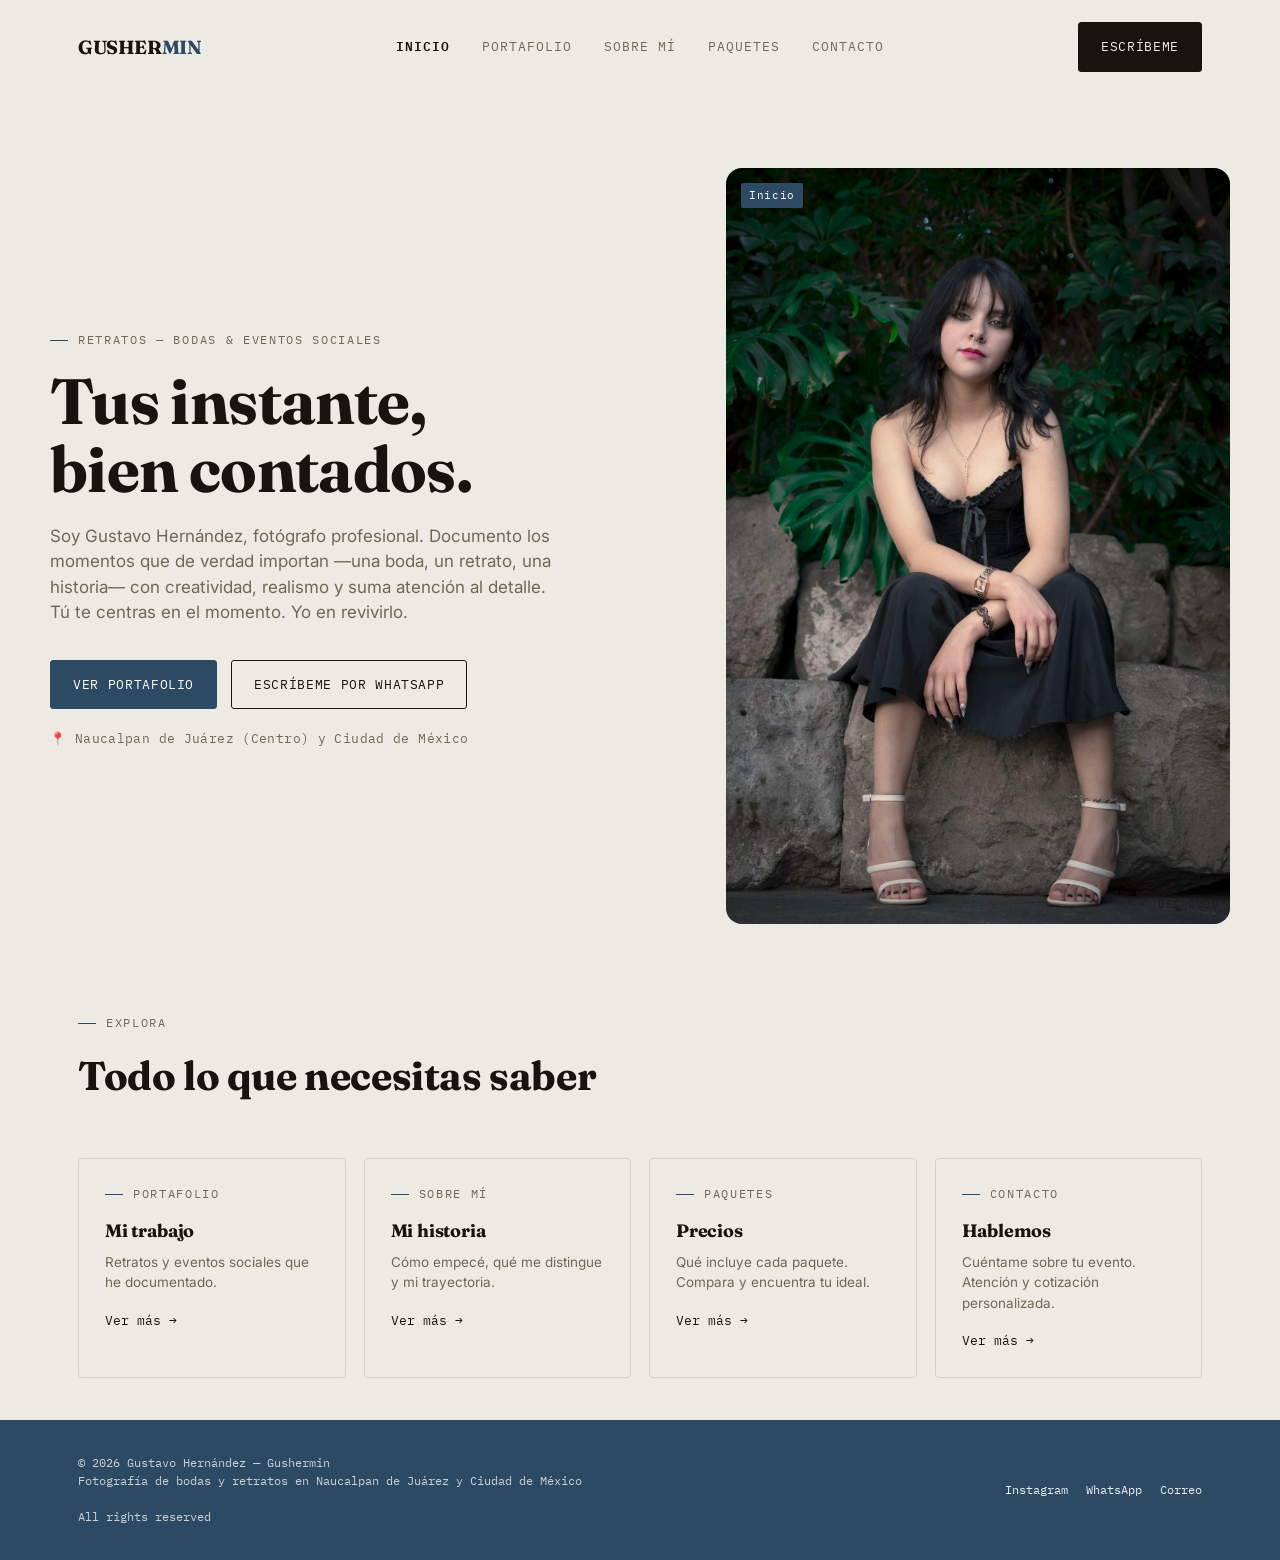
==== commit fd24f02b: "Update index.html" ====
--- a/index.html
+++ b/index.html
@@ -65,8 +65,7 @@
     <div class="reveal in">
       <div class="eyebrow entrar-suave">Retratos — Bodas &amp; Eventos Sociales</div>
       <h1 class="entrar-suave retraso-1">Tus instante,<br>bien contados.</h1>
-      <div class="lead entrar-suave retraso-2">
-        <p>Soy Gustavo Hernández, fotógrafo profesional. Documento los momentos que de verdad importan —una boda, un retrato, una historia— con creatividad, realismo y suma atención al detalle.</p>
+      <p class="lead entrar-suave retraso-2"> Soy Gustavo Hernández, fotógrafo profesional. Documento los momentos que de verdad importan —una boda, un retrato, una historia— con creatividad, realismo y suma atención al detalle.<br>Tú te centras en el momento. Yo en revivirlo.</p>
         <!-- <p class="lead entrar-suave retraso-2">Cubrir fotográficamente un evento resulta ser una responsabilidad de dimensiones ciertamente mayores. El fotógrafo no solo se dedica a plasmar convenientemente su visión de los eventos, sino que también cuenta con una única (y casi fugaz) oportunidad de lograr inmortalizar la dicha de una escena a través del lente, para que así el cliente pueda revivirlo en el mañana, todos los días, a cualquier hora, en cualquier lugar. -->
         <!-- <p class="lead entrar-suave retraso-2">¿Por qué debería contratar mi servicio?</p>
         <ul class="lead" class="entrar-suave retraso-2">
@@ -77,9 +76,7 @@
           <li>Calidad y cantidad, a un precio justo para cada paquete disponible</li>
           <li>Compromiso y agilidad en la entrega del material</li>
           <li>Buena actitud y ganas de trabajar</li>
-        </ul> -->
-        <p>Tú te centras en el momento. Yo en revivirlo.</p>
-      </div>  
+        </ul> --> 
       <div class="hero-actions entrar-suave retraso-3">
         <a class="btn btn-accent" href="portafolio.html">Ver portafolio</a>
         <a class="btn btn-ghost" href="https://wa.me/527296819259" target="_blank" rel="noopener">Escríbeme por WhatsApp</a>
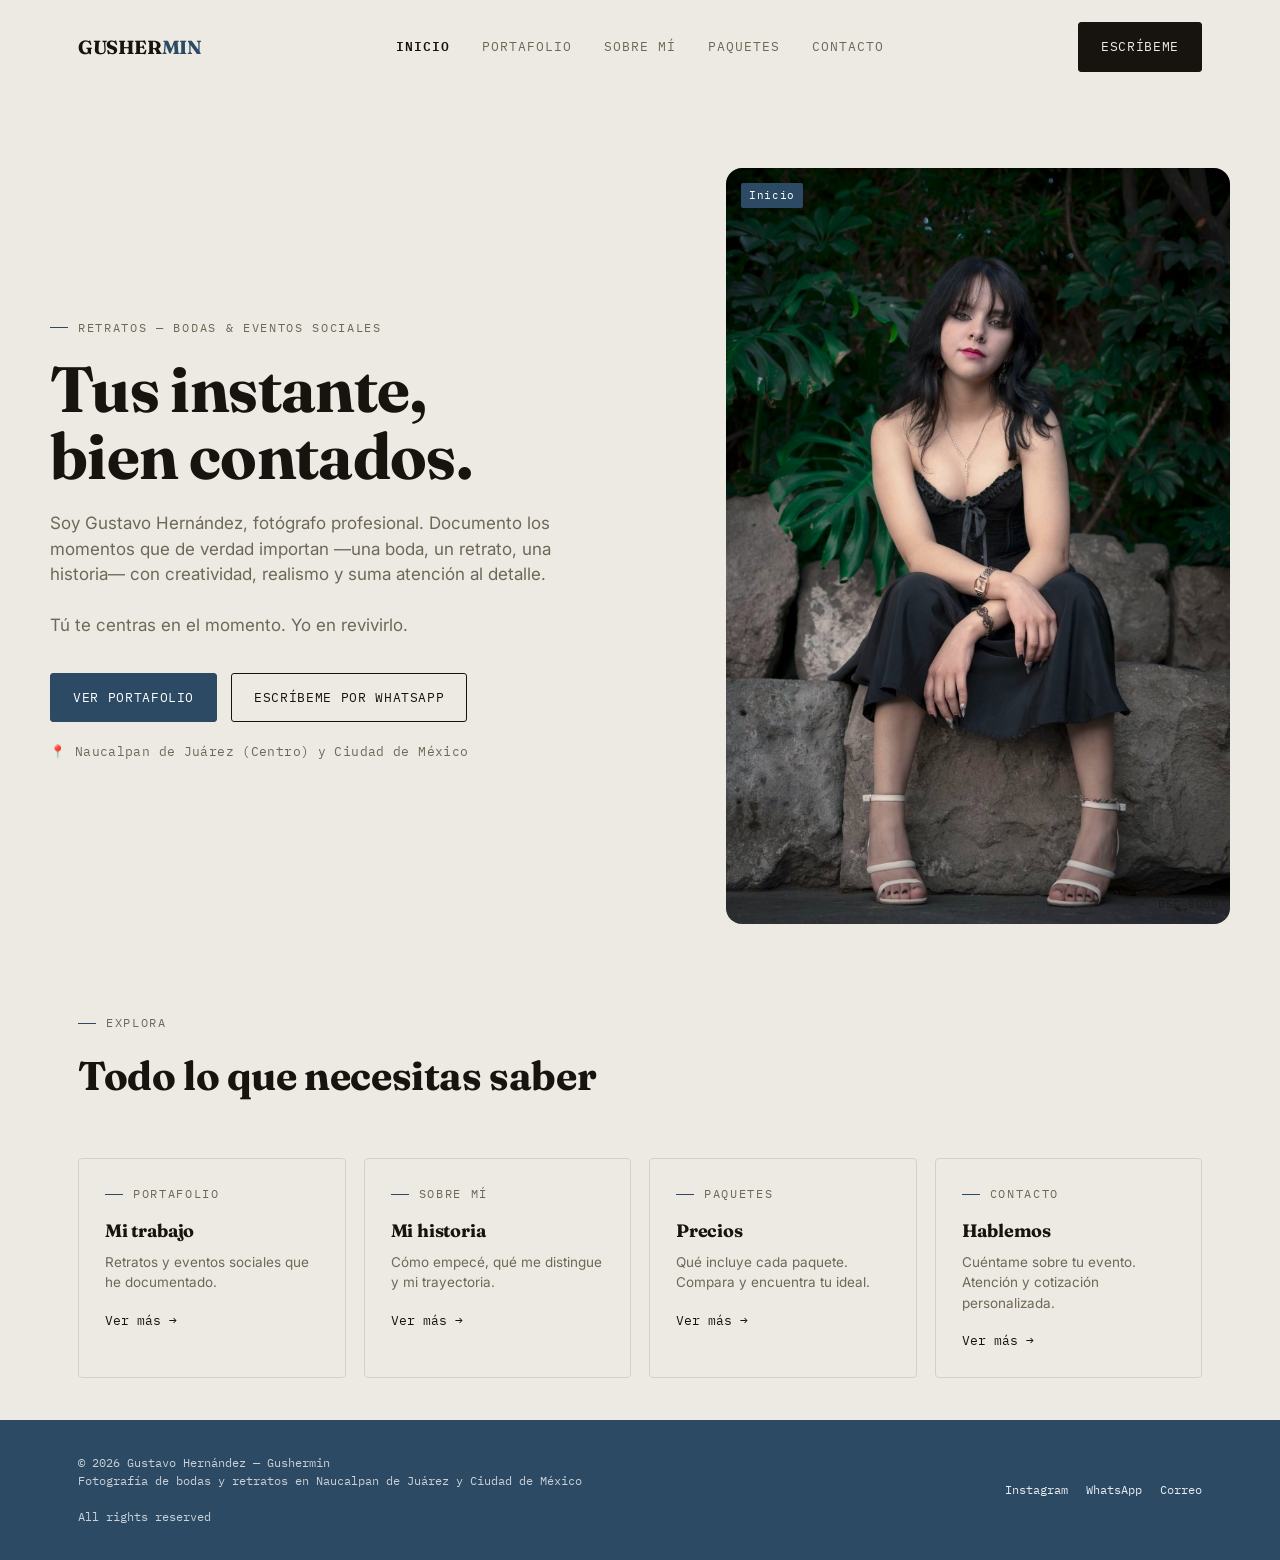
==== commit 6546441d: "Add extra line break in photographer introduction" ====
--- a/index.html
+++ b/index.html
@@ -65,7 +65,7 @@
     <div class="reveal in">
       <div class="eyebrow entrar-suave">Retratos — Bodas &amp; Eventos Sociales</div>
       <h1 class="entrar-suave retraso-1">Tus instante,<br>bien contados.</h1>
-      <p class="lead entrar-suave retraso-2"> Soy Gustavo Hernández, fotógrafo profesional. Documento los momentos que de verdad importan —una boda, un retrato, una historia— con creatividad, realismo y suma atención al detalle.<br>Tú te centras en el momento. Yo en revivirlo.</p>
+      <p class="lead entrar-suave retraso-2"> Soy Gustavo Hernández, fotógrafo profesional. Documento los momentos que de verdad importan —una boda, un retrato, una historia— con creatividad, realismo y suma atención al detalle.<br><br>Tú te centras en el momento. Yo en revivirlo.</p>
         <!-- <p class="lead entrar-suave retraso-2">Cubrir fotográficamente un evento resulta ser una responsabilidad de dimensiones ciertamente mayores. El fotógrafo no solo se dedica a plasmar convenientemente su visión de los eventos, sino que también cuenta con una única (y casi fugaz) oportunidad de lograr inmortalizar la dicha de una escena a través del lente, para que así el cliente pueda revivirlo en el mañana, todos los días, a cualquier hora, en cualquier lugar. -->
         <!-- <p class="lead entrar-suave retraso-2">¿Por qué debería contratar mi servicio?</p>
         <ul class="lead" class="entrar-suave retraso-2">
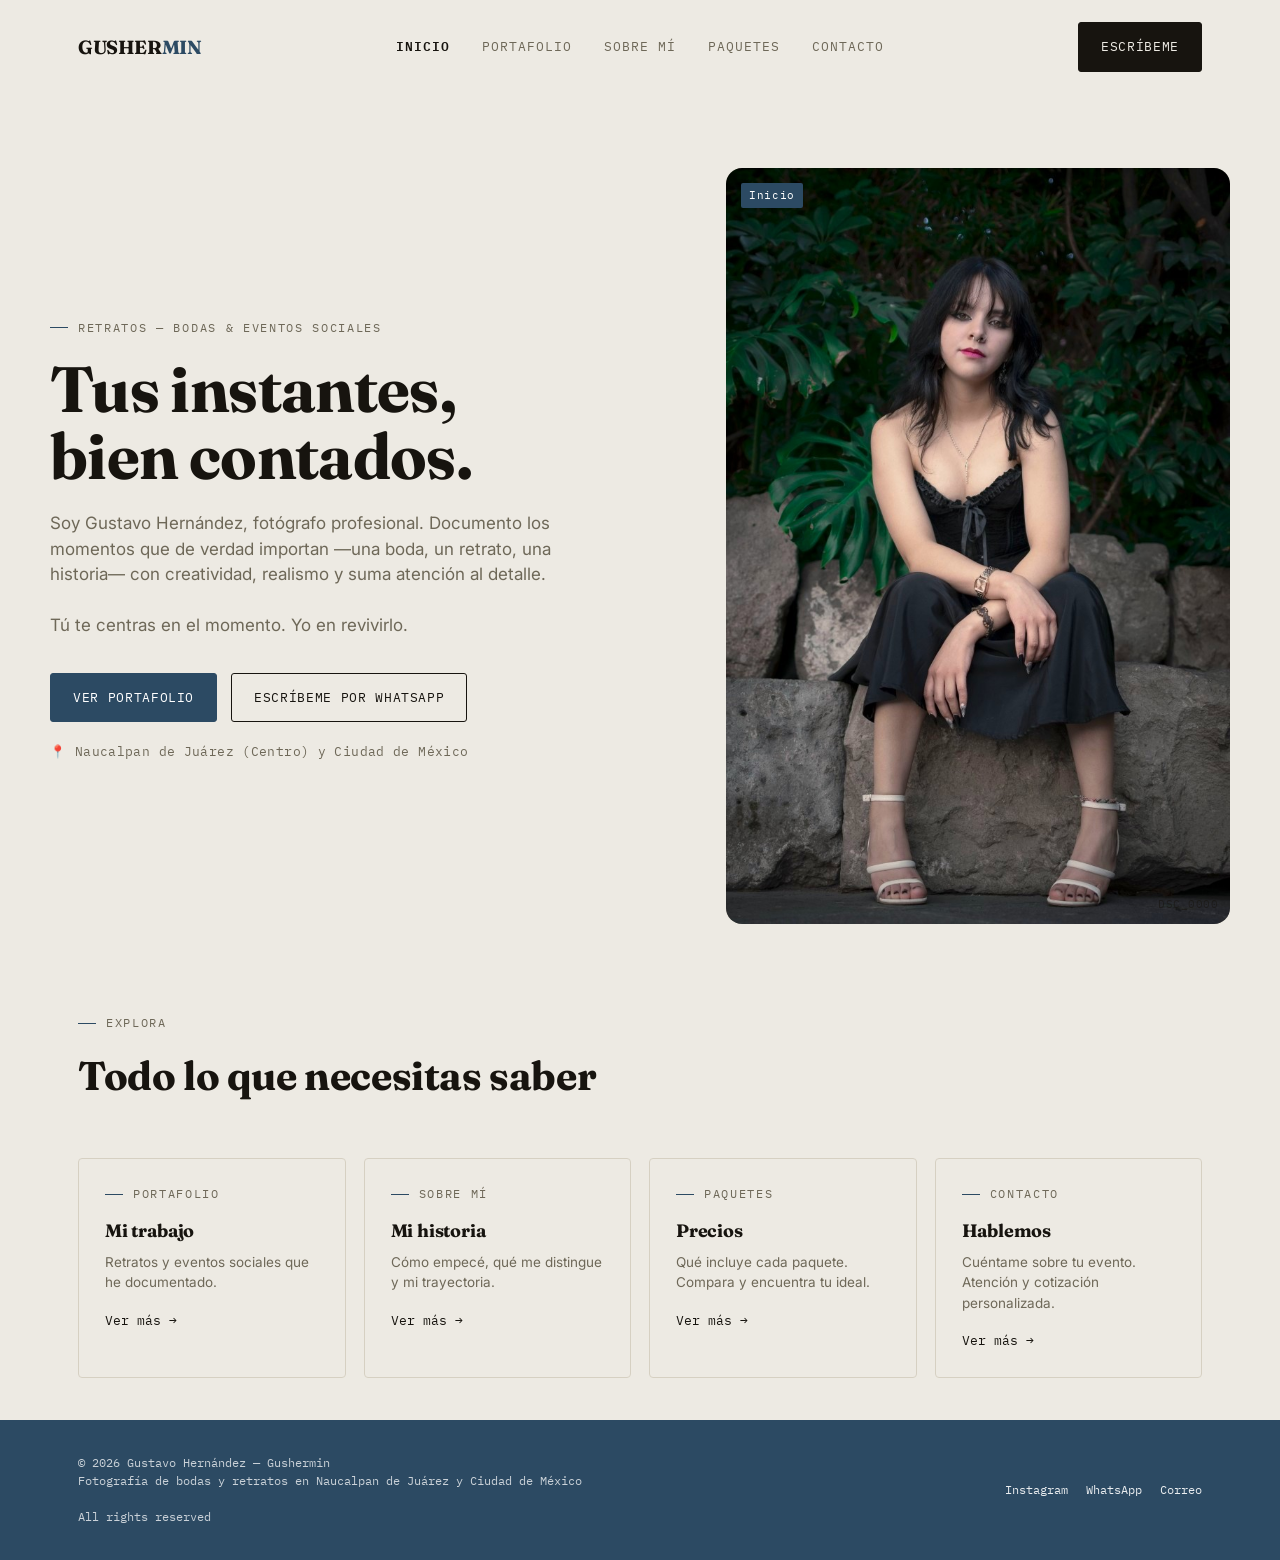
==== commit 09138d2b: "Correct typo in hero section heading" ====
--- a/index.html
+++ b/index.html
@@ -64,7 +64,7 @@
   <section class="hero wrap">
     <div class="reveal in">
       <div class="eyebrow entrar-suave">Retratos — Bodas &amp; Eventos Sociales</div>
-      <h1 class="entrar-suave retraso-1">Tus instante,<br>bien contados.</h1>
+      <h1 class="entrar-suave retraso-1">Tus instantes,<br>bien contados.</h1>
       <p class="lead entrar-suave retraso-2"> Soy Gustavo Hernández, fotógrafo profesional. Documento los momentos que de verdad importan —una boda, un retrato, una historia— con creatividad, realismo y suma atención al detalle.<br><br>Tú te centras en el momento. Yo en revivirlo.</p>
         <!-- <p class="lead entrar-suave retraso-2">Cubrir fotográficamente un evento resulta ser una responsabilidad de dimensiones ciertamente mayores. El fotógrafo no solo se dedica a plasmar convenientemente su visión de los eventos, sino que también cuenta con una única (y casi fugaz) oportunidad de lograr inmortalizar la dicha de una escena a través del lente, para que así el cliente pueda revivirlo en el mañana, todos los días, a cualquier hora, en cualquier lugar. -->
         <!-- <p class="lead entrar-suave retraso-2">¿Por qué debería contratar mi servicio?</p>
